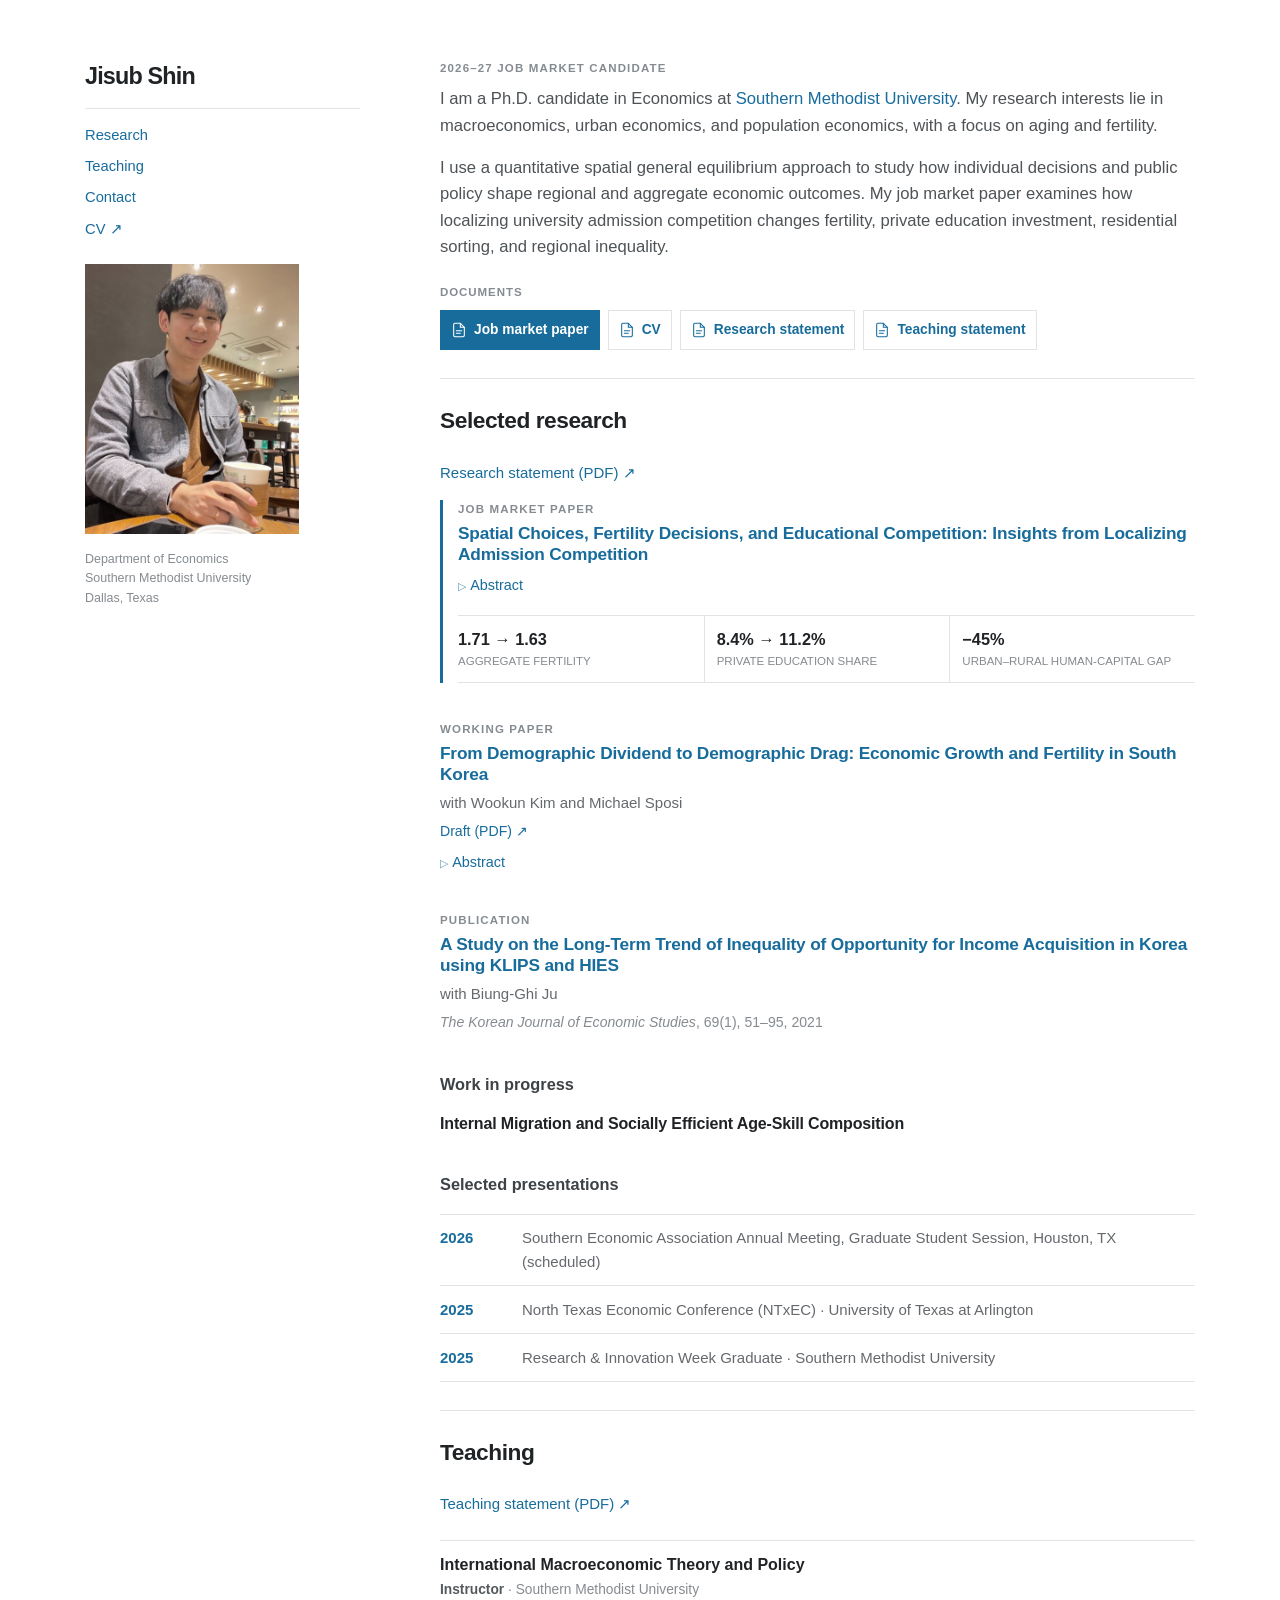
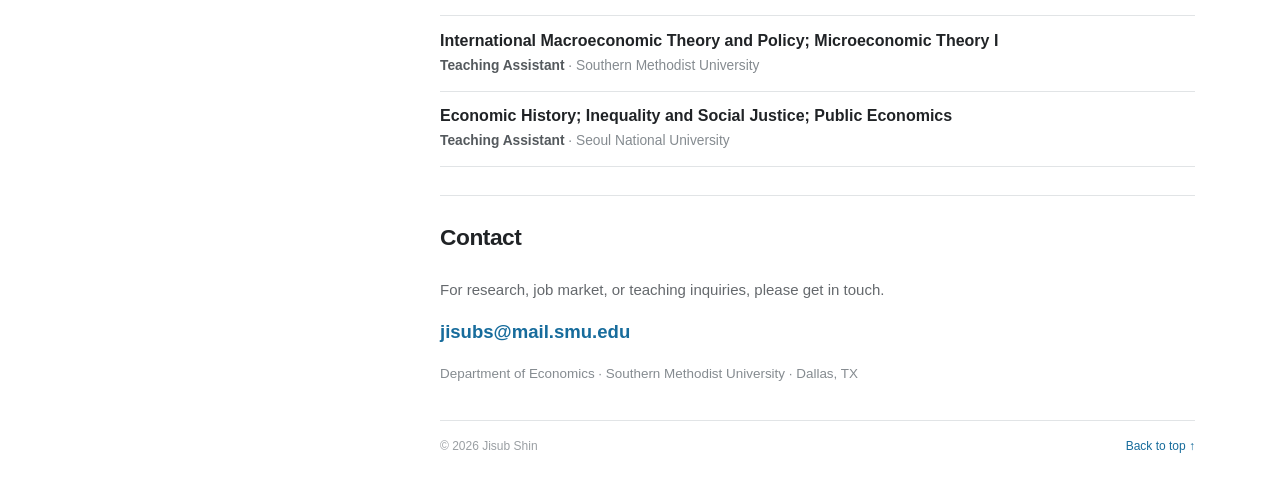
==== index.html @ ecc3351b "Replace demographic drag slides link with paper draft" ====
<!doctype html>
<html lang="en">
  <head>
    <meta charset="utf-8" />
    <meta name="google-site-verification" content="mCJAflxfHxQSUPIkLL_lWsEg8dDfc-dxy4Hvo1I1bcw" />
    <meta name="viewport" content="width=device-width, initial-scale=1" />
    <title>Jisub Shin | Economist</title>
    <meta
      name="description"
      content="Jisub Shin is a 2026–27 Economics job market candidate at Southern Methodist University working in macroeconomics, urban economics, and population economics."
    />
    <meta name="theme-color" content="#ffffff" />
    <meta property="og:title" content="Jisub Shin | Economist" />
    <meta property="og:description" content="2026–27 Job Market Candidate at Southern Methodist University" />
    <meta property="og:type" content="website" />
    <meta property="og:url" content="https://jisub-shin.github.io/" />
    <meta property="og:image" content="https://jisub-shin.github.io/og.jpg" />
    <meta name="twitter:card" content="summary_large_image" />
    <meta name="twitter:title" content="Jisub Shin | Economist" />
    <meta name="twitter:description" content="2026–27 Job Market Candidate at Southern Methodist University" />
    <meta name="twitter:image" content="https://jisub-shin.github.io/og.jpg" />
    <link rel="canonical" href="https://jisub-shin.github.io/" />
    <link rel="stylesheet" href="/style.css?v=20261023-2" />
  </head>
  <body>
    <div class="layout">
      <aside class="profile" aria-label="Profile and site navigation">
        <a class="name" href="#top" aria-label="Jisub Shin, home">Jisub Shin</a>
        <div class="rule" aria-hidden="true"></div>

        <nav aria-label="Main navigation">
          <a href="#research">Research</a>
          <a href="#teaching">Teaching</a>
          <a href="#contact">Contact</a>
          <a
            href="https://www.dropbox.com/scl/fi/n5ma3o3v3xi6k90ue91bn/CV_JisubShin.pdf?rlkey=49tgrz5i8n3velmac8m7xlu7q&amp;st=4vu9t7or&amp;dl=0"
            target="_blank"
            rel="noreferrer"
          >CV <span aria-hidden="true">↗</span></a>
        </nav>

        <img class="portrait" src="/jisub-shin.jpg" alt="Portrait of Jisub Shin" width="720" height="960" />

        <div class="profile-meta">
          <p>Department of Economics</p>
          <p>Southern Methodist University</p>
          <p>Dallas, Texas</p>
        </div>
      </aside>

      <main id="top">
        <section class="intro" aria-labelledby="intro-heading">
          <p class="eyebrow">2026–27 Job Market Candidate</p>
          <h1 id="intro-heading" class="sr-only">Jisub Shin</h1>
          <p class="lead">
            I am a Ph.D. candidate in Economics at
            <a href="https://www.smu.edu/dedman/academics/departments/economics" target="_blank" rel="noreferrer">Southern Methodist University</a>.
            My research interests lie in macroeconomics, urban economics, and population economics, with a focus on aging and fertility.
          </p>
          <p class="lead">
            I use a quantitative spatial general equilibrium approach to study how individual decisions and public policy shape regional and aggregate economic outcomes. My job market paper examines how localizing university admission competition changes fertility, private education investment, residential sorting, and regional inequality.
          </p>
          <div class="document-links">
            <p id="documents-label" class="documents-label">Documents</p>
            <div class="quick-links" role="group" aria-labelledby="documents-label">
              <a
                class="primary-link"
                href="https://www.dropbox.com/scl/fi/agftpynnonqt5uh5v7vx5/JMP_JisubShin.pdf?rlkey=kyljqa4m6k1tg2l8hi946pd79&amp;st=24l0pvbk&amp;dl=0"
                target="_blank"
                rel="noreferrer"
              >
                <svg class="file-icon" viewBox="0 0 24 24" aria-hidden="true" focusable="false"><path d="M14 2H6a2 2 0 0 0-2 2v16a2 2 0 0 0 2 2h12a2 2 0 0 0 2-2V8Z" /><path d="M14 2v6h6M8 13h8M8 17h6" /></svg>
                <span>Job market paper</span>
              </a>
              <a
                href="https://www.dropbox.com/scl/fi/n5ma3o3v3xi6k90ue91bn/CV_JisubShin.pdf?rlkey=49tgrz5i8n3velmac8m7xlu7q&amp;st=4vu9t7or&amp;dl=0"
                target="_blank"
                rel="noreferrer"
              >
                <svg class="file-icon" viewBox="0 0 24 24" aria-hidden="true" focusable="false"><path d="M14 2H6a2 2 0 0 0-2 2v16a2 2 0 0 0 2 2h12a2 2 0 0 0 2-2V8Z" /><path d="M14 2v6h6M8 13h8M8 17h6" /></svg>
                <span>CV</span>
              </a>
              <a
                href="https://www.dropbox.com/scl/fi/9249nt9fxns025eryt3en/Research_Statement_JisubShin.pdf?rlkey=wd48i1ybnmthcvmc4ao14o9f5&amp;st=7czffoey&amp;dl=0"
                target="_blank"
                rel="noreferrer"
              >
                <svg class="file-icon" viewBox="0 0 24 24" aria-hidden="true" focusable="false"><path d="M14 2H6a2 2 0 0 0-2 2v16a2 2 0 0 0 2 2h12a2 2 0 0 0 2-2V8Z" /><path d="M14 2v6h6M8 13h8M8 17h6" /></svg>
                <span>Research statement</span>
              </a>
              <a
                href="https://www.dropbox.com/scl/fi/65y7ninkwu12tf08j0pkz/Teaching_Statement_JisubShin.pdf?rlkey=een72vj037xvsur82dewycd1d&amp;st=4qsh28m0&amp;dl=0"
                target="_blank"
                rel="noreferrer"
              >
                <svg class="file-icon" viewBox="0 0 24 24" aria-hidden="true" focusable="false"><path d="M14 2H6a2 2 0 0 0-2 2v16a2 2 0 0 0 2 2h12a2 2 0 0 0 2-2V8Z" /><path d="M14 2v6h6M8 13h8M8 17h6" /></svg>
                <span>Teaching statement</span>
              </a>
            </div>
          </div>
        </section>

        <hr />

        <section id="research" aria-labelledby="research-heading">
          <h2 id="research-heading">Selected research</h2>
          <p>
            <a
              href="https://www.dropbox.com/scl/fi/9249nt9fxns025eryt3en/Research_Statement_JisubShin.pdf?rlkey=wd48i1ybnmthcvmc4ao14o9f5&amp;st=7czffoey&amp;dl=0"
              target="_blank"
              rel="noreferrer"
            >Research statement (PDF) <span aria-hidden="true">↗</span></a>
          </p>

          <article class="paper featured" id="job-market-paper">
            <p class="paper-label">Job Market Paper</p>
            <h3>
              <a
                href="https://www.dropbox.com/scl/fi/agftpynnonqt5uh5v7vx5/JMP_JisubShin.pdf?rlkey=kyljqa4m6k1tg2l8hi946pd79&amp;st=24l0pvbk&amp;dl=0"
                target="_blank"
                rel="noreferrer"
              >Spatial Choices, Fertility Decisions, and Educational Competition: Insights from Localizing Admission Competition</a>
            </h3>

            <details>
              <summary>Abstract</summary>
              <p>
                Place-based university admission policies can reduce regional educational disparities, but they may also reshape households' residence, education investment, and fertility decisions. This paper examines how shifting admission competition from the national to the regional level affects fertility and regional inequality. Using administrative migration data from South Korea, I document how families' residential choices are associated with regional educational opportunities. To evaluate this counterfactual reform, I develop a quantitative spatial overlapping-generations model calibrated to South Korea in which households jointly choose residence, fertility, and private education investment. The reform alters incentives for private education investment across regions. As admission competition intensifies in urban areas, households spend more on education per child and reduce fertility, while rural households respond in the opposite direction as competition eases. Migration toward rural areas partially offsets the aggregate fertility decline. Overall, the model predicts a 4.7 percent decline in fertility and a 45 percent reduction in the urban–rural human-capital gap. These findings highlight a trade-off between reducing regional disparities and sustaining aggregate fertility, particularly relevant for economies already facing low fertility.
              </p>
            </details>

            <dl class="results" aria-label="Selected quantitative results">
              <div><dt>1.71 → 1.63</dt><dd>Aggregate fertility</dd></div>
              <div><dt>8.4% → 11.2%</dt><dd>Private education share</dd></div>
              <div><dt>−45%</dt><dd>Urban–rural human-capital gap</dd></div>
            </dl>
          </article>

          <article class="paper" id="demographic-dividend-paper">
            <p class="paper-label">Working Paper</p>
            <h3>
              <a
                href="https://www.dropbox.com/scl/fi/7x3d28wwwe0n12md0ocum/Korea_Fertility.pdf?rlkey=70duthy2nivd1fqcnpfl4ckvp&amp;st=9gjlodzi&amp;dl=0"
                target="_blank"
                rel="noreferrer"
              >From Demographic Dividend to Demographic Drag: Economic Growth and Fertility in South Korea</a>
            </h3>
            <p>with Wookun Kim and Michael Sposi</p>
            <p class="paper-status">
              <a
                href="https://www.dropbox.com/scl/fi/7x3d28wwwe0n12md0ocum/Korea_Fertility.pdf?rlkey=70duthy2nivd1fqcnpfl4ckvp&amp;st=9gjlodzi&amp;dl=0"
                target="_blank"
                rel="noreferrer"
              >Draft (PDF) <span aria-hidden="true">↗</span></a>
            </p>

            <details>
              <summary>Abstract</summary>
              <p>
                South Korea experienced an exceptional decline in fertility, from among the highest rates in the world to one of the lowest today. The decline coincided with an aggressive government family-planning campaign and overlapped with Korea’s remarkable economic growth. We study the long-run consequences of this demographic transition using a calibrated overlapping-generations model in which government policy shifts fertility norms, while fertility affects human-capital investment, labor supply, and child-rearing costs. Lower fertility initially creates a demographic dividend by reducing dependency burdens and increasing investment per child. These forces also reshape social norms and future labor supply, allowing low fertility to persist after the policy ends. Over time, however, smaller working-age cohorts increase the burden of supporting a largely elderly population. We quantify the historical gains from Korea’s demographic window and compare them with the emerging and projected costs of demographic drag.
              </p>
            </details>
          </article>

          <article class="paper">
            <p class="paper-label">Publication</p>
            <h3>
              <a href="https://doi.org/10.22841/kjes.2021.69.1.002" target="_blank" rel="noreferrer">A Study on the Long-Term Trend of Inequality of Opportunity for Income Acquisition in Korea using KLIPS and HIES</a>
            </h3>
            <p>with Biung-Ghi Ju</p>
            <p class="paper-status"><em>The Korean Journal of Economic Studies</em>, 69(1), 51–95, 2021</p>
          </article>

          <div class="subsection">
            <h3 class="subsection-title">Work in progress</h3>
            <article class="paper compact">
              <h3>Internal Migration and Socially Efficient Age-Skill Composition</h3>
            </article>
          </div>

          <div class="subsection">
            <h3 class="subsection-title">Selected presentations</h3>
            <dl class="timeline">
              <div><dt>2026</dt><dd>Southern Economic Association Annual Meeting, Graduate Student Session, Houston, TX (scheduled)</dd></div>
              <div><dt>2025</dt><dd>North Texas Economic Conference (NTxEC) · University of Texas at Arlington</dd></div>
              <div><dt>2025</dt><dd>Research &amp; Innovation Week Graduate · Southern Methodist University</dd></div>
            </dl>
          </div>
        </section>

        <hr />

        <section id="teaching" aria-labelledby="teaching-heading">
          <h2 id="teaching-heading">Teaching</h2>
          <p>
            <a
              href="https://www.dropbox.com/scl/fi/65y7ninkwu12tf08j0pkz/Teaching_Statement_JisubShin.pdf?rlkey=een72vj037xvsur82dewycd1d&amp;st=4qsh28m0&amp;dl=0"
              target="_blank"
              rel="noreferrer"
            >Teaching statement (PDF) <span aria-hidden="true">↗</span></a>
          </p>

          <div class="teaching-list">
            <article>
              <h3>International Macroeconomic Theory and Policy</h3>
              <p><strong>Instructor</strong> · Southern Methodist University</p>
            </article>
            <article>
              <h3>International Macroeconomic Theory and Policy; Microeconomic Theory I</h3>
              <p><strong>Teaching Assistant</strong> · Southern Methodist University</p>
            </article>
            <article>
              <h3>Economic History; Inequality and Social Justice; Public Economics</h3>
              <p><strong>Teaching Assistant</strong> · Seoul National University</p>
            </article>
          </div>
        </section>

        <hr />

        <section id="contact" class="contact" aria-labelledby="contact-heading">
          <h2 id="contact-heading">Contact</h2>
          <p>For research, job market, or teaching inquiries, please get in touch.</p>
          <p><a class="email" href="mailto:jisubs@mail.smu.edu">jisubs@mail.smu.edu</a></p>
          <p class="address">Department of Economics · Southern Methodist University · Dallas, TX</p>
        </section>

        <footer>
          <p>© 2026 Jisub Shin</p>
          <a href="#top">Back to top ↑</a>
        </footer>
      </main>
    </div>
  </body>
</html>
---- style.css ----
:root {
  --background: #ffffff;
  --text: #65696d;
  --heading: #202326;
  --link: #176c9c;
  --link-hover: #0b4668;
  --line: #e1e4e6;
  --soft: #f5f7f8;
  --label: #858b90;
}

* {
  box-sizing: border-box;
}

html {
  scroll-behavior: smooth;
}

body {
  margin: 0;
  background: var(--background);
  color: var(--text);
  font-family: "Helvetica Neue", Helvetica, Arial, ui-sans-serif, sans-serif;
  font-size: 15px;
  font-weight: 400;
  line-height: 1.58;
  -webkit-font-smoothing: antialiased;
}

a {
  color: var(--link);
  text-decoration: none;
  text-underline-offset: 0.18em;
}

a:hover,
a:focus-visible {
  color: var(--link-hover);
  text-decoration: underline;
}

a:focus-visible,
summary:focus-visible {
  border-radius: 2px;
  outline: 2px solid var(--link);
  outline-offset: 4px;
}

p {
  margin: 0 0 1rem;
}

h1,
h2,
h3 {
  color: var(--heading);
  line-height: 1.22;
}

h2 {
  margin: 0 0 1.6rem;
  font-size: 1.42rem;
  letter-spacing: -0.02em;
}

.layout {
  width: min(1110px, calc(100% - 96px));
  margin: 0 auto;
  padding: 58px 0 36px;
  display: grid;
  grid-template-columns: 275px minmax(0, 1fr);
  gap: 80px;
  align-items: start;
}

.profile {
  min-height: calc(100vh - 94px);
  position: sticky;
  top: 58px;
  display: flex;
  flex-direction: column;
}

.name {
  width: fit-content;
  color: var(--heading);
  font-size: 1.46rem;
  font-weight: 700;
  letter-spacing: -0.035em;
}

.name:hover,
.name:focus-visible {
  color: var(--heading);
  text-decoration: none;
}

.rule {
  height: 1px;
  margin: 13px 0 15px;
  background: var(--line);
}

nav {
  display: grid;
  gap: 8px;
}

nav a {
  width: fit-content;
  font-size: 0.92rem;
}

.portrait {
  width: 214px;
  height: 270px;
  margin-top: 23px;
  display: block;
  object-fit: cover;
  object-position: center 22%;
  filter: saturate(0.88) contrast(0.98);
}

.profile-meta {
  margin-top: 16px;
  color: var(--label);
  font-size: 0.78rem;
  line-height: 1.55;
}

.profile-meta p {
  margin: 0;
}

.credit {
  margin: auto 0 0;
  padding-top: 24px;
  color: #979ca0;
  font-size: 0.72rem;
}

main {
  min-width: 0;
}

section {
  scroll-margin-top: 36px;
}

.intro {
  padding-top: 1px;
}

.eyebrow,
.paper-label {
  margin-bottom: 0.58rem;
  color: var(--label);
  font-size: 0.72rem;
  font-weight: 700;
  letter-spacing: 0.1em;
  text-transform: uppercase;
}

.lead {
  margin-bottom: 1rem;
  color: #4e5357;
  font-size: 1.04rem;
}

.document-links {
  margin-top: 1.45rem;
}

.documents-label {
  margin: 0 0 0.55rem;
  color: var(--label);
  font-size: 0.72rem;
  font-weight: 700;
  letter-spacing: 0.08em;
  text-transform: uppercase;
}

.documents-label span {
  padding: 0 0.2em;
}

.quick-links {
  display: flex;
  flex-wrap: wrap;
  gap: 8px;
}

.quick-links a {
  min-height: 40px;
  padding: 8px 10px;
  border: 1px solid var(--line);
  display: inline-flex;
  align-items: center;
  gap: 7px;
  font-size: 0.86rem;
  font-weight: 600;
  white-space: nowrap;
}

.file-icon {
  width: 16px;
  height: 18px;
  flex: 0 0 auto;
  fill: none;
  stroke: currentColor;
  stroke-width: 1.6;
  stroke-linecap: round;
  stroke-linejoin: round;
}

.quick-links .primary-link {
  border-color: var(--link);
  background: var(--link);
  color: #fff;
}

.quick-links .primary-link:hover,
.quick-links .primary-link:focus-visible {
  background: var(--link-hover);
  text-decoration: none;
}

hr {
  height: 1px;
  margin: 28px 0;
  border: 0;
  background: var(--line);
}

.paper {
  margin-bottom: 2.35rem;
}

.paper.featured {
  padding-left: 15px;
  border-left: 3px solid var(--link);
}

.paper h3 {
  margin: 0 0 0.38rem;
  font-size: 1.08rem;
  letter-spacing: -0.01em;
}

.paper h3 a {
  font-weight: 700;
}

.paper p {
  margin-bottom: 0.3rem;
}

.paper-status {
  color: var(--label);
  font-size: 0.88rem;
}

details {
  margin-top: 0.55rem;
}

summary {
  width: fit-content;
  cursor: pointer;
  color: var(--link);
  font-size: 0.9rem;
  list-style: none;
}

summary::-webkit-details-marker {
  display: none;
}

summary::before {
  content: "▷";
  margin-right: 0.38em;
  display: inline-block;
  color: #5b9aba;
  font-size: 0.78em;
  transform-origin: center;
  transition: transform 120ms ease;
}

details[open] summary::before {
  transform: rotate(90deg);
}

details p {
  margin: 0.72rem 0 0;
  padding: 0.82rem 0.95rem;
  border-left: 1px solid var(--line);
  background: var(--soft);
  color: #5a5f63;
  font-size: 0.91rem;
}

.results {
  margin: 1.1rem 0 0;
  display: grid;
  grid-template-columns: repeat(3, minmax(0, 1fr));
  border-top: 1px solid var(--line);
  border-bottom: 1px solid var(--line);
}

.results div {
  padding: 0.72rem 0.75rem 0.72rem 0;
}

.results div + div {
  padding-left: 0.75rem;
  border-left: 1px solid var(--line);
}

.results dt {
  color: var(--heading);
  font-size: 1.02rem;
  font-weight: 700;
}

.results dd {
  margin: 0.1rem 0 0;
  color: var(--label);
  font-size: 0.72rem;
  line-height: 1.35;
  text-transform: uppercase;
}

.subsection {
  margin-top: 2.6rem;
}

.subsection-title {
  margin: 0 0 1.2rem;
  color: #3d4246;
  font-size: 1.02rem;
}

.paper.compact {
  margin-bottom: 1.4rem;
}

.paper.compact h3 {
  font-size: 1rem;
}

.facts,
.timeline {
  margin: 0;
}

.facts > div,
.timeline > div {
  padding: 0.72rem 0;
  display: grid;
  grid-template-columns: 165px minmax(0, 1fr);
  gap: 24px;
  border-top: 1px solid var(--line);
}

.facts > div:last-child,
.timeline > div:last-child {
  border-bottom: 1px solid var(--line);
}

.facts dt,
.timeline dt {
  color: var(--heading);
  font-weight: 700;
}

.facts dd,
.timeline dd {
  margin: 0;
}

.timeline > div {
  grid-template-columns: 58px minmax(0, 1fr);
}

.timeline dt {
  color: var(--link);
}

.teaching-list {
  margin-top: 1.5rem;
  border-top: 1px solid var(--line);
}

.teaching-list article {
  padding: 0.9rem 0;
  border-bottom: 1px solid var(--line);
}

.teaching-list h3 {
  margin: 0 0 0.28rem;
  font-size: 1rem;
}

.teaching-list p {
  margin: 0;
  color: var(--label);
  font-size: 0.86rem;
}

.teaching-list strong {
  color: #54595d;
}

.contact .email {
  font-size: 1.16rem;
  font-weight: 700;
}

.address {
  color: var(--label);
  font-size: 0.84rem;
}

footer {
  margin-top: 36px;
  padding-top: 16px;
  border-top: 1px solid var(--line);
  display: flex;
  align-items: center;
  justify-content: space-between;
  color: #9a9fa3;
  font-size: 0.75rem;
}

footer p {
  margin: 0;
}

.sr-only {
  width: 1px;
  height: 1px;
  margin: -1px;
  padding: 0;
  position: absolute;
  overflow: hidden;
  clip: rect(0, 0, 0, 0);
  white-space: nowrap;
  border: 0;
}

@media (max-width: 900px) {
  .layout {
    width: min(720px, calc(100% - 48px));
    padding-top: 38px;
    grid-template-columns: 1fr;
    gap: 42px;
  }

  .profile {
    min-height: auto;
    position: static;
    display: grid;
    grid-template-columns: minmax(0, 1fr) 160px;
    gap: 0 28px;
  }

  .name,
  .rule,
  nav,
  .profile-meta,
  .credit {
    grid-column: 1;
  }

  nav {
    grid-template-columns: repeat(5, max-content);
    gap: 10px 18px;
  }

  .portrait {
    width: 160px;
    height: 200px;
    margin: 0;
    grid-column: 2;
    grid-row: 1 / span 5;
  }

  .profile-meta {
    margin-top: 18px;
  }

  .credit {
    margin-top: 18px;
    padding-top: 0;
  }
}

@media (max-width: 560px) {
  body {
    font-size: 14.5px;
  }

  .layout {
    width: calc(100% - 32px);
    padding: 24px 0;
    gap: 34px;
  }

  .profile {
    display: block;
  }

  nav {
    display: flex;
    flex-wrap: wrap;
    gap: 8px 16px;
  }

  .portrait {
    width: 150px;
    height: 188px;
    margin-top: 22px;
  }

  .credit {
    display: none;
  }

  .results {
    grid-template-columns: 1fr;
  }

  .results div {
    padding: 0.65rem 0;
  }

  .results div + div {
    padding-left: 0;
    border-top: 1px solid var(--line);
    border-left: 0;
  }

  .facts > div,
  .timeline > div {
    grid-template-columns: 1fr;
    gap: 0.25rem;
  }

  .timeline > div {
    grid-template-columns: 48px minmax(0, 1fr);
    gap: 14px;
  }
}

@media (prefers-reduced-motion: reduce) {
  html {
    scroll-behavior: auto;
  }

  *,
  *::before,
  *::after {
    transition-duration: 0.01ms !important;
  }
}

@media print {
  body {
    color: #444;
    font-size: 11pt;
  }

  .layout {
    width: 100%;
    padding: 0;
    display: block;
  }

  .profile {
    min-height: 0;
    position: static;
  }

  nav,
  .portrait,
  .credit,
  .quick-links {
    display: none;
  }

  section,
  article {
    break-inside: avoid;
  }
}
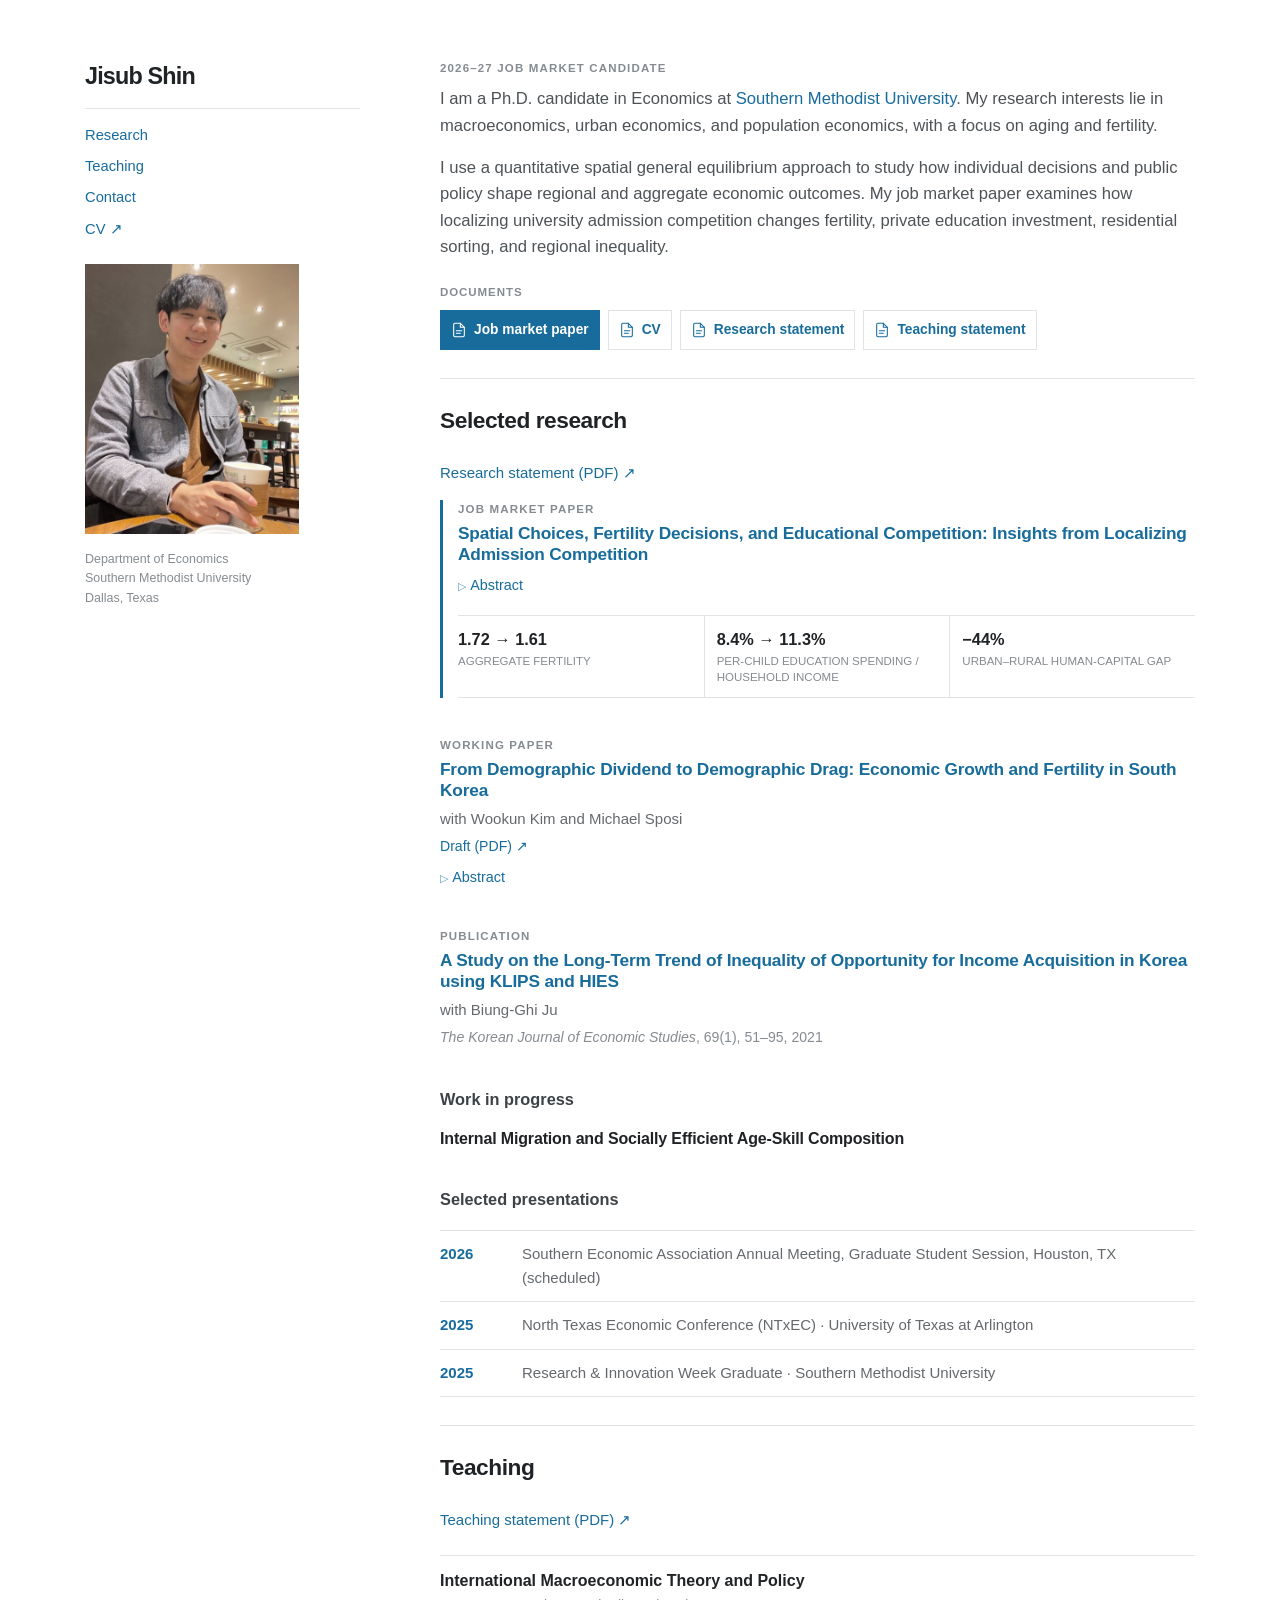
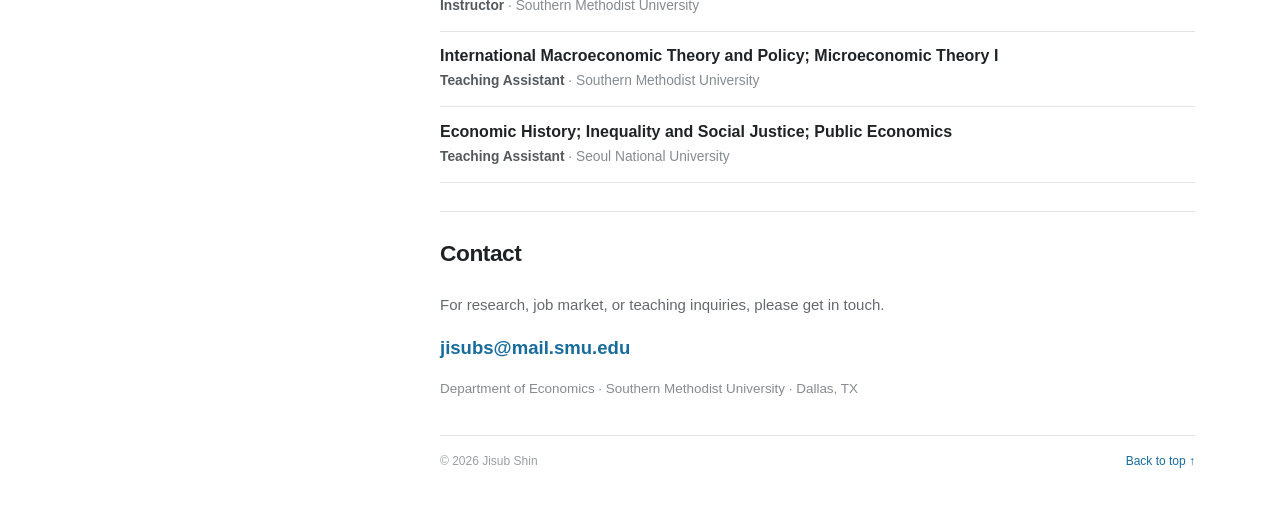
==== commit cf35beb5: "Refresh job market paper abstract and results" ====
--- a/index.html
+++ b/index.html
@@ -125,14 +125,14 @@
             <details>
               <summary>Abstract</summary>
               <p>
-                Place-based university admission policies can reduce regional educational disparities, but they may also reshape households' residence, education investment, and fertility decisions. This paper examines how shifting admission competition from the national to the regional level affects fertility and regional inequality. Using administrative migration data from South Korea, I document how families' residential choices are associated with regional educational opportunities. To evaluate this counterfactual reform, I develop a quantitative spatial overlapping-generations model calibrated to South Korea in which households jointly choose residence, fertility, and private education investment. The reform alters incentives for private education investment across regions. As admission competition intensifies in urban areas, households spend more on education per child and reduce fertility, while rural households respond in the opposite direction as competition eases. Migration toward rural areas partially offsets the aggregate fertility decline. Overall, the model predicts a 4.7 percent decline in fertility and a 45 percent reduction in the urban–rural human-capital gap. These findings highlight a trade-off between reducing regional disparities and sustaining aggregate fertility, particularly relevant for economies already facing low fertility.
+                Place-based university admission policies can reduce regional educational disparities, but they may also reshape households' residence, education investment, and fertility decisions. This paper examines how shifting admission competition from the national to the regional level affects fertility and regional inequality. Using administrative migration data from South Korea, I document how families' residential choices are associated with regional educational opportunities. To evaluate this counterfactual reform, I develop a quantitative spatial overlapping-generations model calibrated to South Korea in which households jointly choose residence, fertility, and private education investment. The reform alters incentives for private education investment across regions. As admission competition intensifies in urban areas, households spend more on education per child and reduce fertility, while rural households respond in the opposite direction as competition eases. Migration toward rural areas partially offsets the aggregate fertility decline. Overall, the model predicts a 6.1 percent decline in fertility and a 44 percent reduction in the urban–rural human-capital gap. These findings highlight a trade-off between reducing regional disparities and sustaining aggregate fertility, particularly relevant for economies already facing low fertility.
               </p>
             </details>
 
             <dl class="results" aria-label="Selected quantitative results">
-              <div><dt>1.71 → 1.63</dt><dd>Aggregate fertility</dd></div>
-              <div><dt>8.4% → 11.2%</dt><dd>Private education share</dd></div>
-              <div><dt>−45%</dt><dd>Urban–rural human-capital gap</dd></div>
+              <div><dt>1.72 → 1.61</dt><dd>Aggregate fertility</dd></div>
+              <div><dt>8.4% → 11.3%</dt><dd>Per-child education spending / household income</dd></div>
+              <div><dt>−44%</dt><dd>Urban–rural human-capital gap</dd></div>
             </dl>
           </article>
 
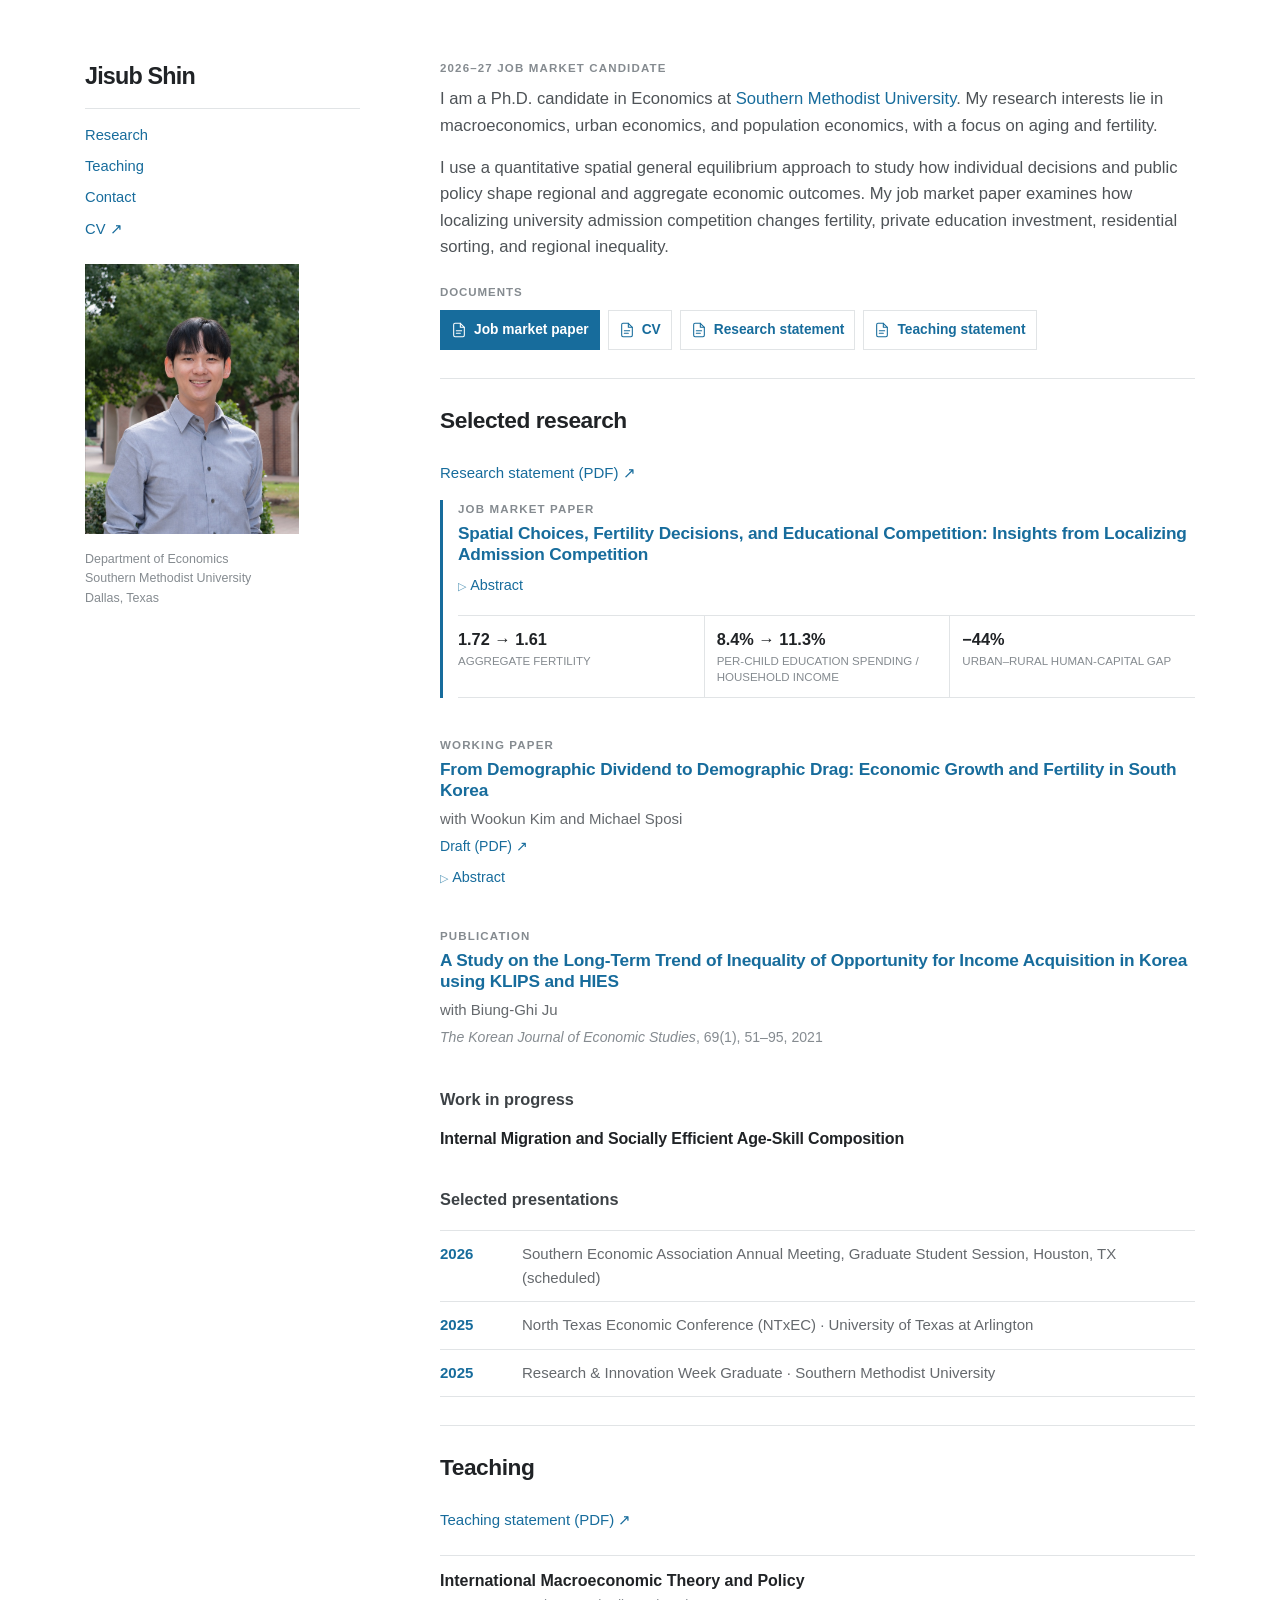
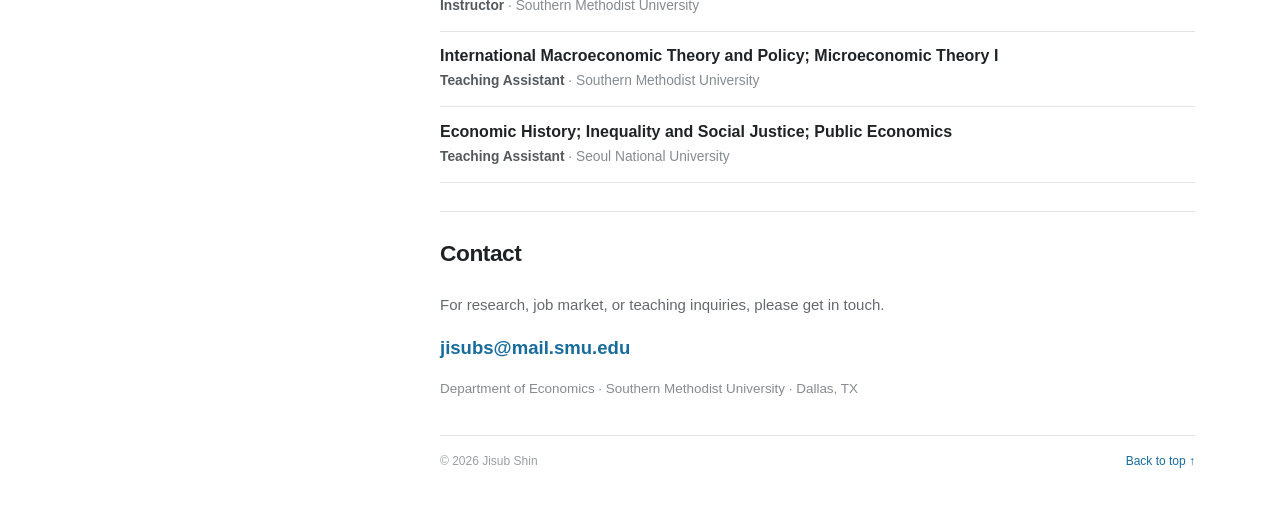
==== commit 33c1808b: "Update profile portrait with new headshot" ====
--- a/index.html
+++ b/index.html
@@ -39,7 +39,7 @@
           >CV <span aria-hidden="true">↗</span></a>
         </nav>
 
-        <img class="portrait" src="/jisub-shin.jpg" alt="Portrait of Jisub Shin" width="720" height="960" />
+        <img class="portrait" src="/jisub-shin.jpg?v=20261111" alt="Portrait of Jisub Shin" width="720" height="960" />
 
         <div class="profile-meta">
           <p>Department of Economics</p>
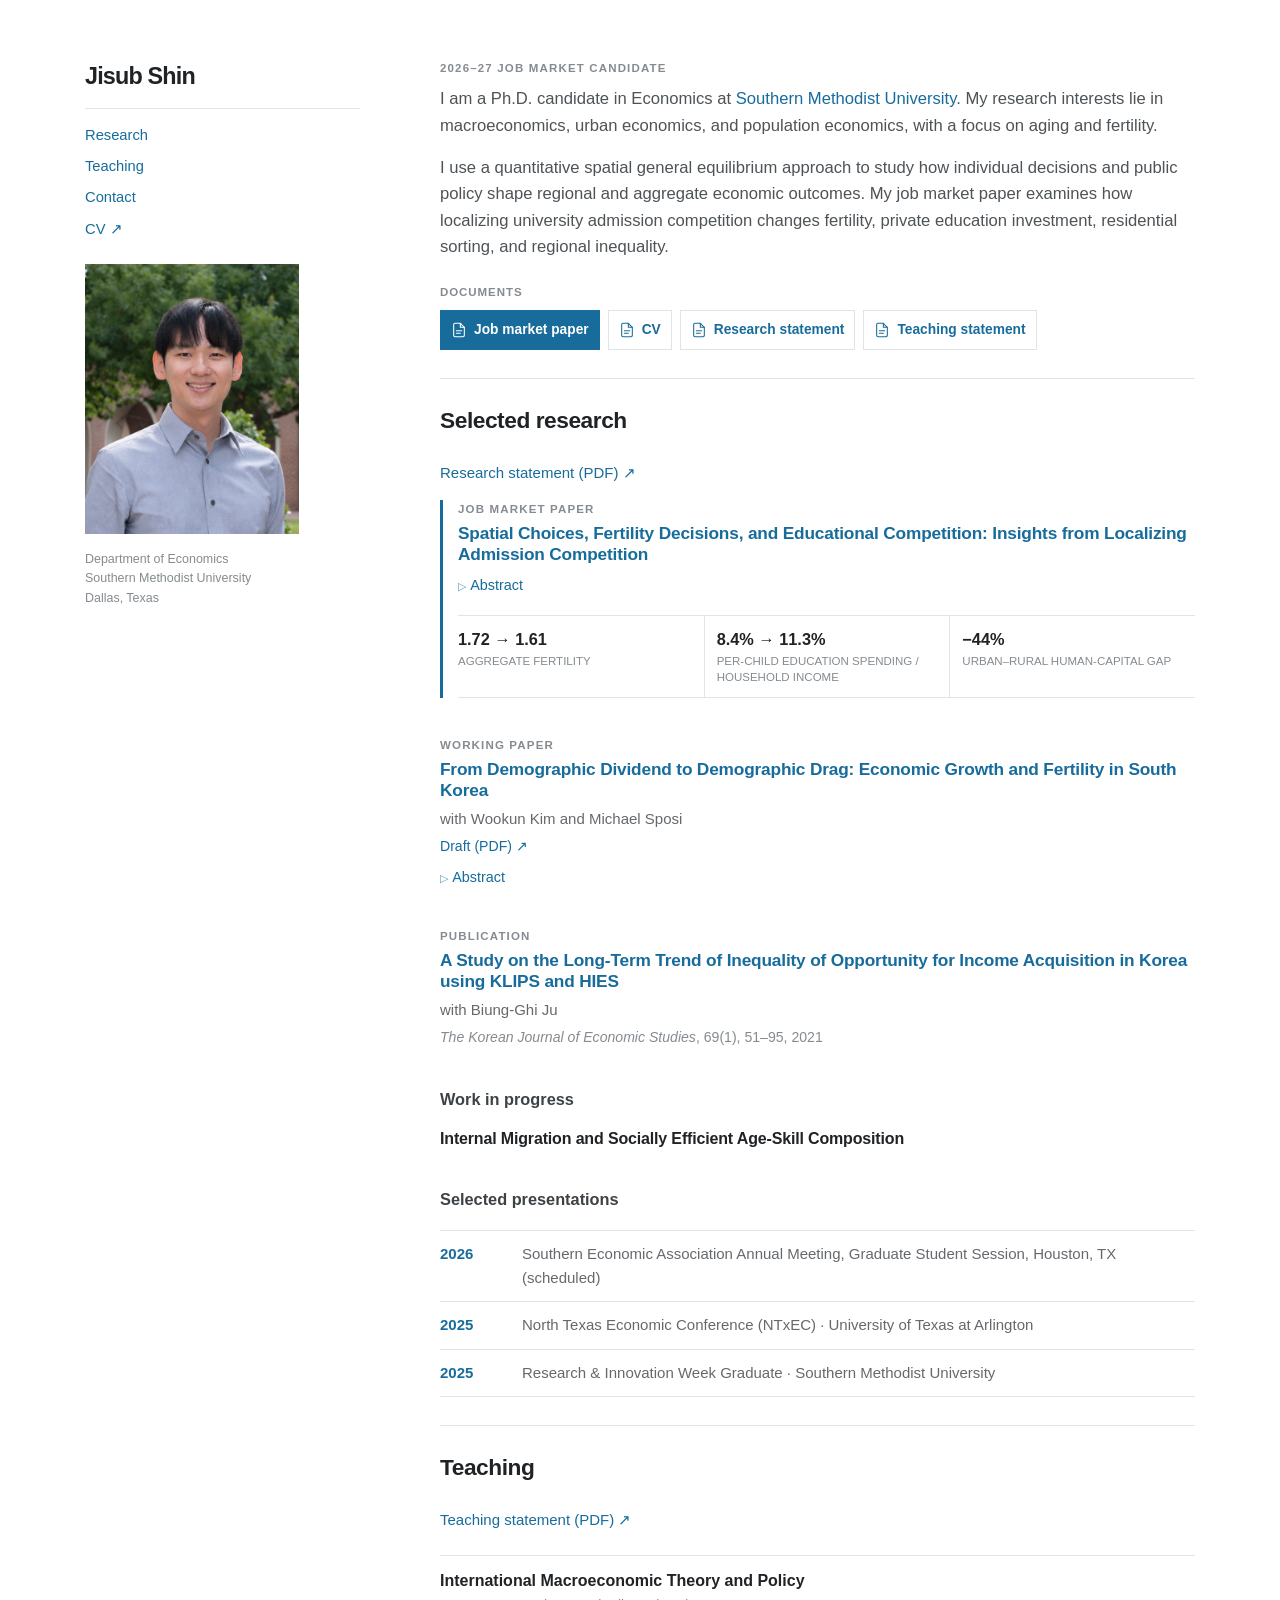
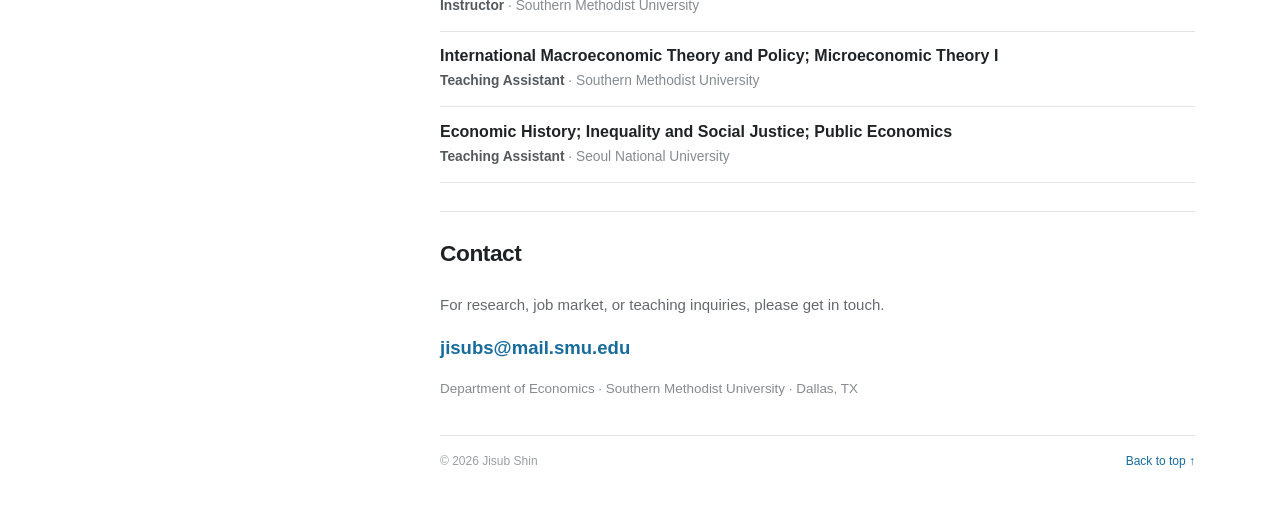
==== commit 6c8ff2f1: "Crop profile portrait more closely around the face" ====
--- a/index.html
+++ b/index.html
@@ -20,7 +20,7 @@
     <meta name="twitter:description" content="2026–27 Job Market Candidate at Southern Methodist University" />
     <meta name="twitter:image" content="https://jisub-shin.github.io/og.jpg" />
     <link rel="canonical" href="https://jisub-shin.github.io/" />
-    <link rel="stylesheet" href="/style.css?v=20261023-2" />
+    <link rel="stylesheet" href="/style.css?v=20261111-portrait" />
   </head>
   <body>
     <div class="layout">
@@ -39,7 +39,9 @@
           >CV <span aria-hidden="true">↗</span></a>
         </nav>
 
-        <img class="portrait" src="/jisub-shin.jpg?v=20261111" alt="Portrait of Jisub Shin" width="720" height="960" />
+        <div class="portrait">
+          <img src="/jisub-shin.jpg?v=20261111" alt="Portrait of Jisub Shin" width="720" height="960" />
+        </div>
 
         <div class="profile-meta">
           <p>Department of Economics</p>
--- a/style.css
+++ b/style.css
@@ -117,9 +117,18 @@
   height: 270px;
   margin-top: 23px;
   display: block;
+  overflow: hidden;
+  filter: saturate(0.88) contrast(0.98);
+}
+
+.portrait img {
+  display: block;
+  width: 100%;
+  height: 100%;
   object-fit: cover;
   object-position: center 22%;
-  filter: saturate(0.88) contrast(0.98);
+  transform: scale(1.35);
+  transform-origin: 53% 40%;
 }
 
 .profile-meta {
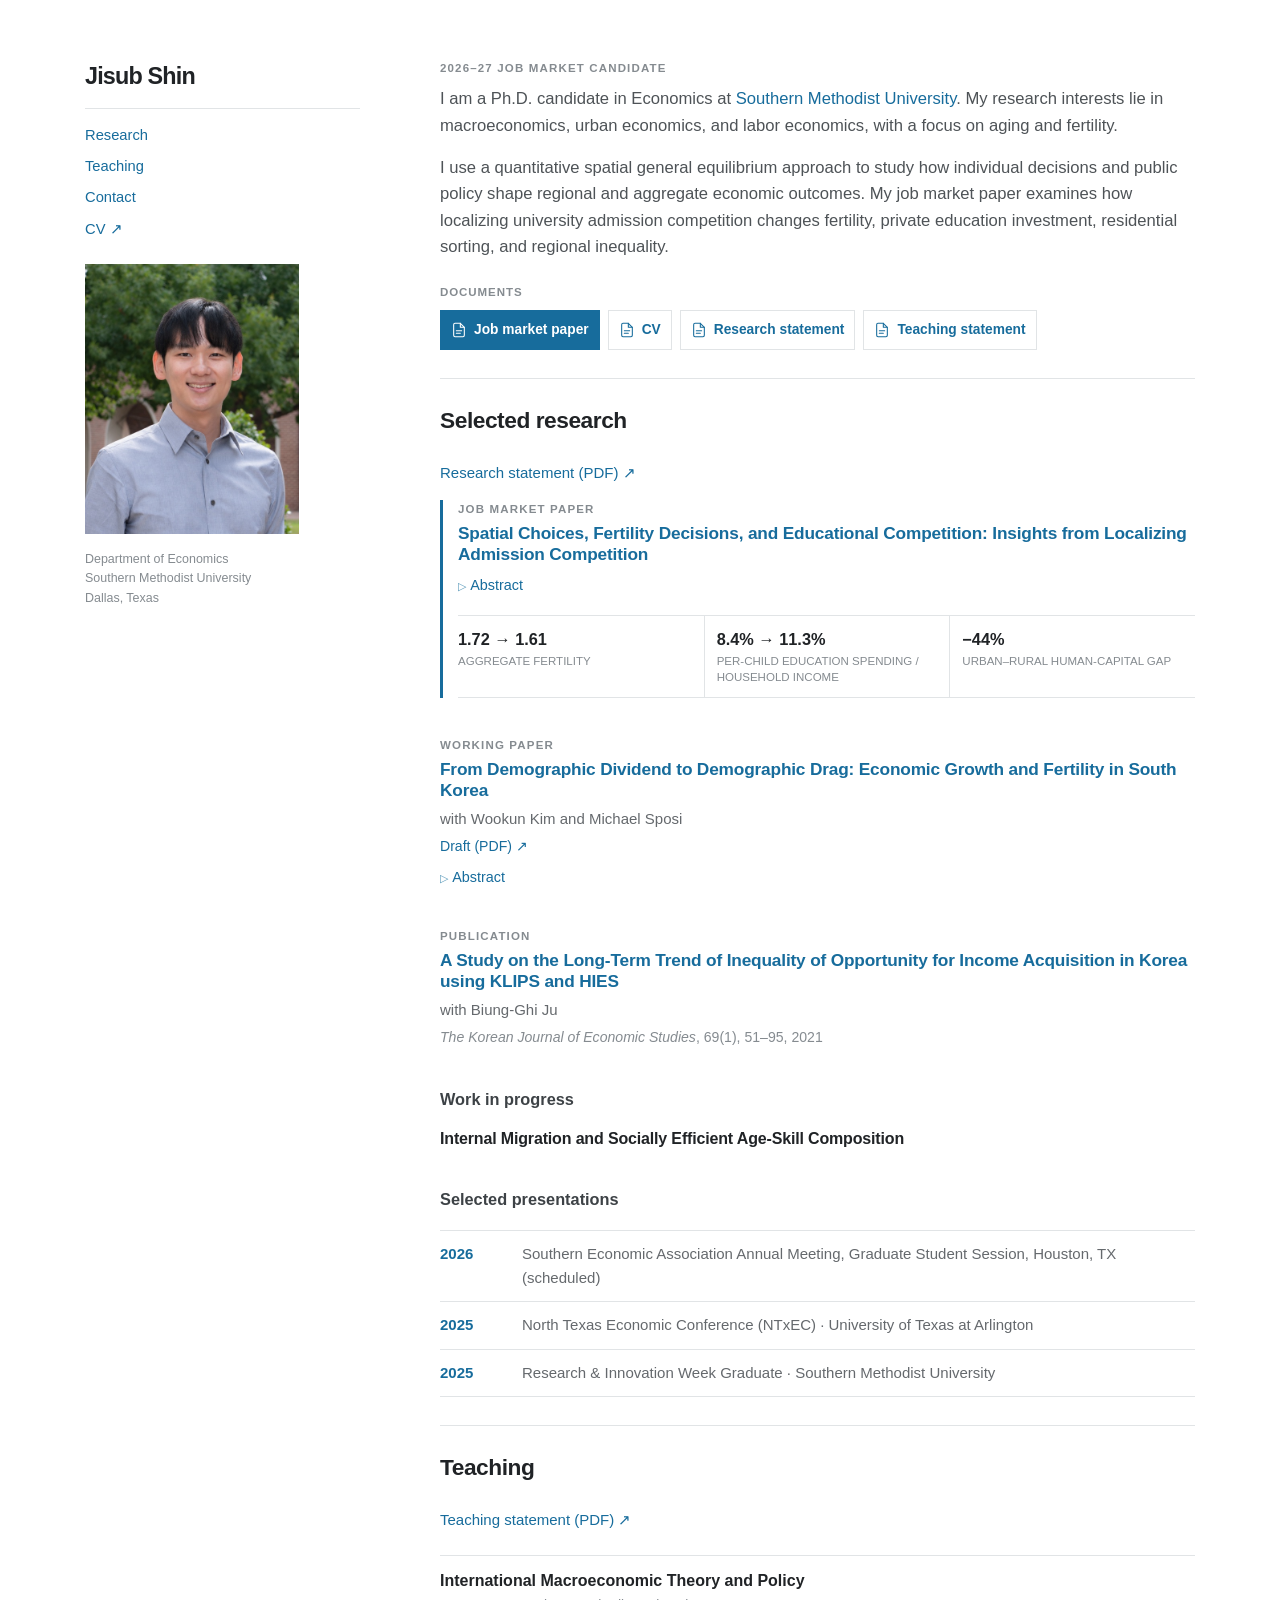
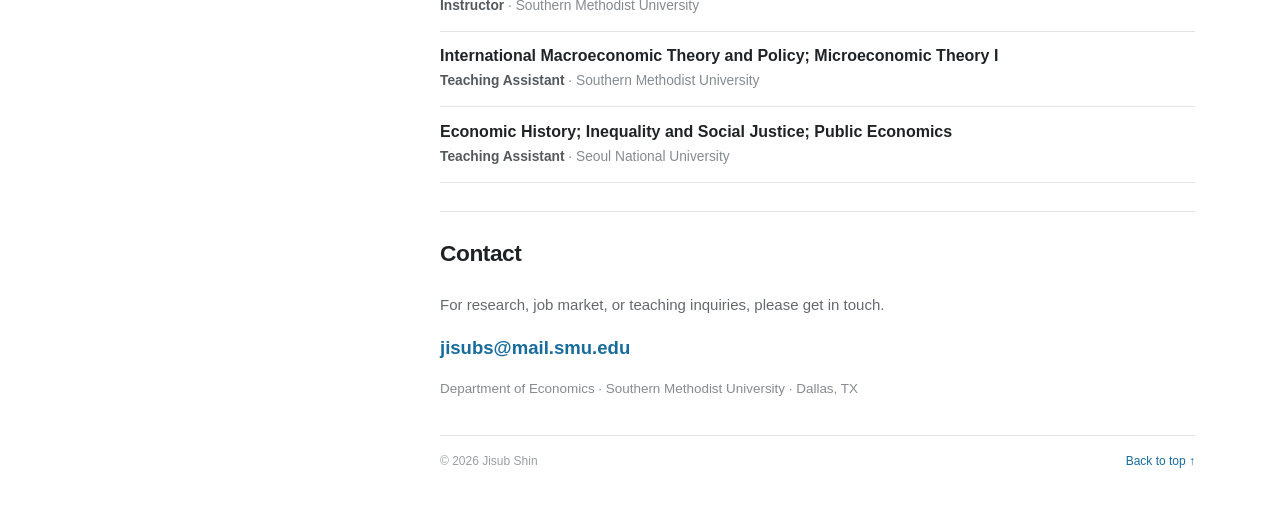
==== commit 5a0d40f6: "Update research interests from population to labor economics" ====
--- a/index.html
+++ b/index.html
@@ -7,7 +7,7 @@
     <title>Jisub Shin | Economist</title>
     <meta
       name="description"
-      content="Jisub Shin is a 2026–27 Economics job market candidate at Southern Methodist University working in macroeconomics, urban economics, and population economics."
+      content="Jisub Shin is a 2026–27 Economics job market candidate at Southern Methodist University working in macroeconomics, urban economics, and labor economics."
     />
     <meta name="theme-color" content="#ffffff" />
     <meta property="og:title" content="Jisub Shin | Economist" />
@@ -57,7 +57,7 @@
           <p class="lead">
             I am a Ph.D. candidate in Economics at
             <a href="https://www.smu.edu/dedman/academics/departments/economics" target="_blank" rel="noreferrer">Southern Methodist University</a>.
-            My research interests lie in macroeconomics, urban economics, and population economics, with a focus on aging and fertility.
+            My research interests lie in macroeconomics, urban economics, and labor economics, with a focus on aging and fertility.
           </p>
           <p class="lead">
             I use a quantitative spatial general equilibrium approach to study how individual decisions and public policy shape regional and aggregate economic outcomes. My job market paper examines how localizing university admission competition changes fertility, private education investment, residential sorting, and regional inequality.
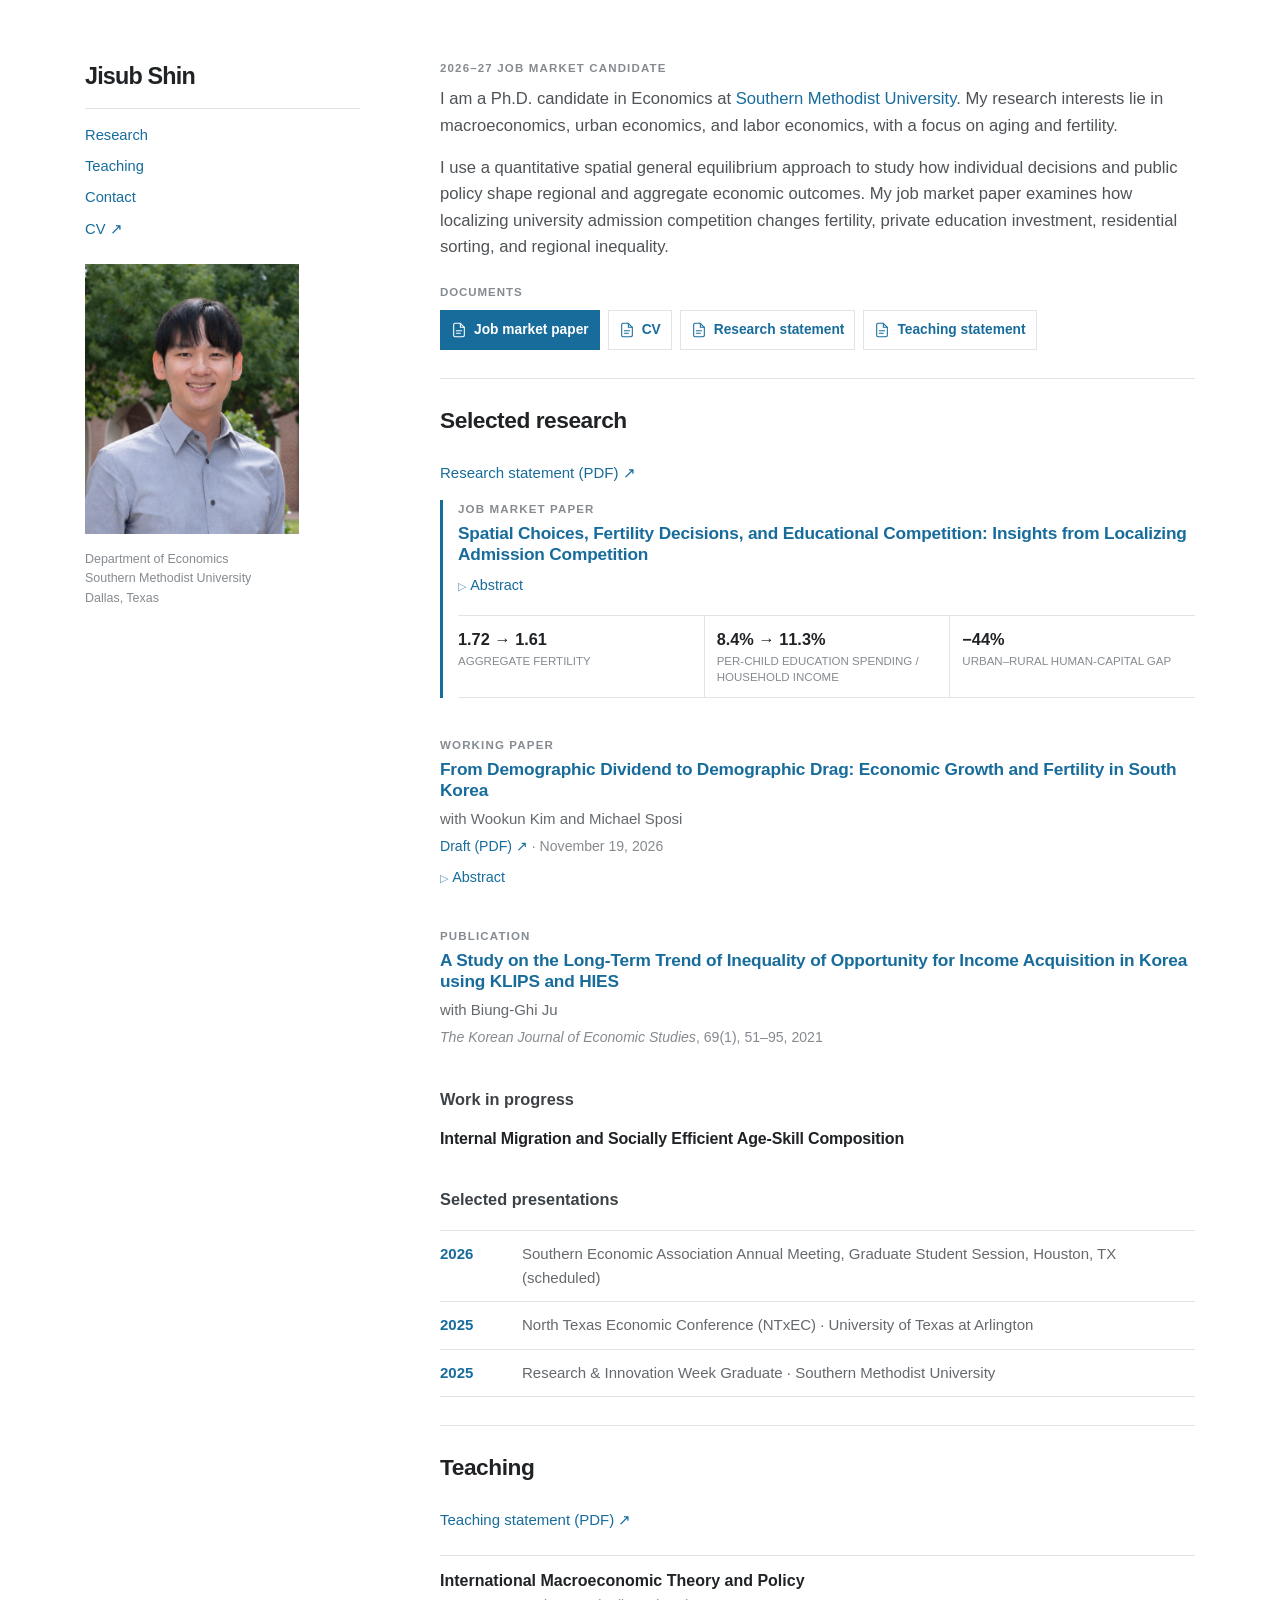
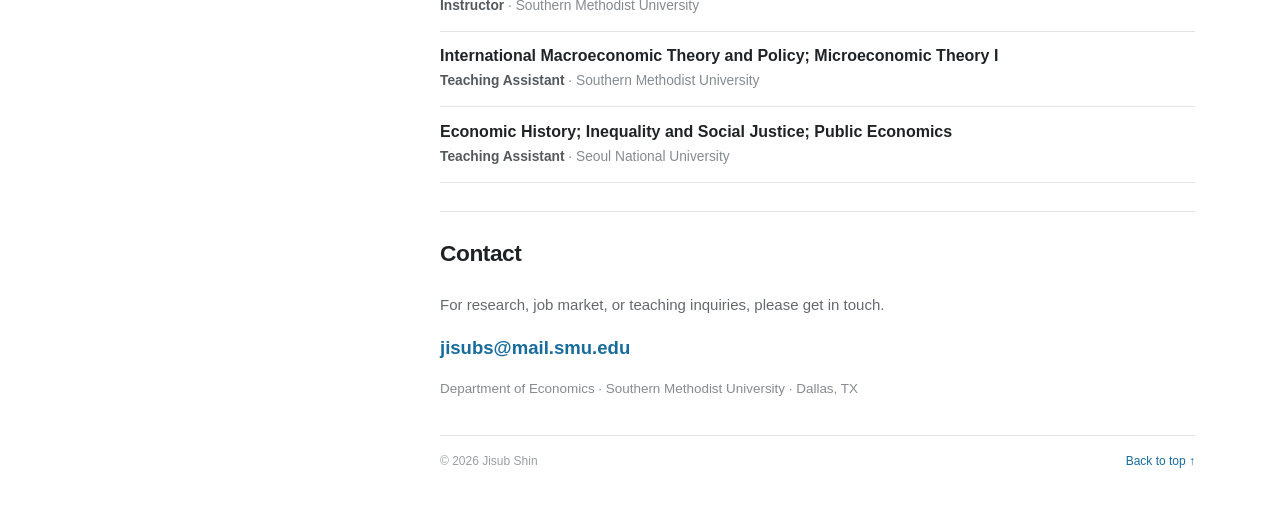
==== commit 9878850c: "Update demographic dividend paper to the November 19 draft" ====
--- a/index.html
+++ b/index.html
@@ -154,12 +154,13 @@
                 target="_blank"
                 rel="noreferrer"
               >Draft (PDF) <span aria-hidden="true">↗</span></a>
+              · <time datetime="2026-11-19">November 19, 2026</time>
             </p>
 
             <details>
               <summary>Abstract</summary>
               <p>
-                South Korea experienced an exceptional decline in fertility, from among the highest rates in the world to one of the lowest today. The decline coincided with an aggressive government family-planning campaign and overlapped with Korea’s remarkable economic growth. We study the long-run consequences of this demographic transition using a calibrated overlapping-generations model in which government policy shifts fertility norms, while fertility affects human-capital investment, labor supply, and child-rearing costs. Lower fertility initially creates a demographic dividend by reducing dependency burdens and increasing investment per child. These forces also reshape social norms and future labor supply, allowing low fertility to persist after the policy ends. Over time, however, smaller working-age cohorts increase the burden of supporting a largely elderly population. We quantify the historical gains from Korea’s demographic window and compare them with the emerging and projected costs of demographic drag.
+                East Asia’s dramatic fertility decline coincided with aggressive government family-planning campaigns and rapid economic growth. We quantify the long-run consequences of fertility policy using an overlapping-generations model calibrated to South Korea, in which government policy influences fertility norms and household fertility decisions shape human-capital investment, labor supply, and capital accumulation. The historical campaign initially generated a demographic dividend by reducing dependency burdens and increasing investment per child. However, persistent changes in fertility norms eventually produced smaller working-age cohorts and demographic drag. Relative to a no-campaign counterfactual, the GDP-per-capita gains end around 2046, while cumulative gains are exhausted around 2094. An unexpected, permanent two-child recommendation introduced in 2020, if successful, raises fertility from 1.26 to 1.55 children per woman, but initially reduces GDP per capita. Nearly a century passes before the cumulative gains from higher fertility outweigh its initial costs. By contrast, a permanent 0.6 percent boost in productivity can offset the cumulative demographic drag through the year 2100.
               </p>
             </details>
           </article>
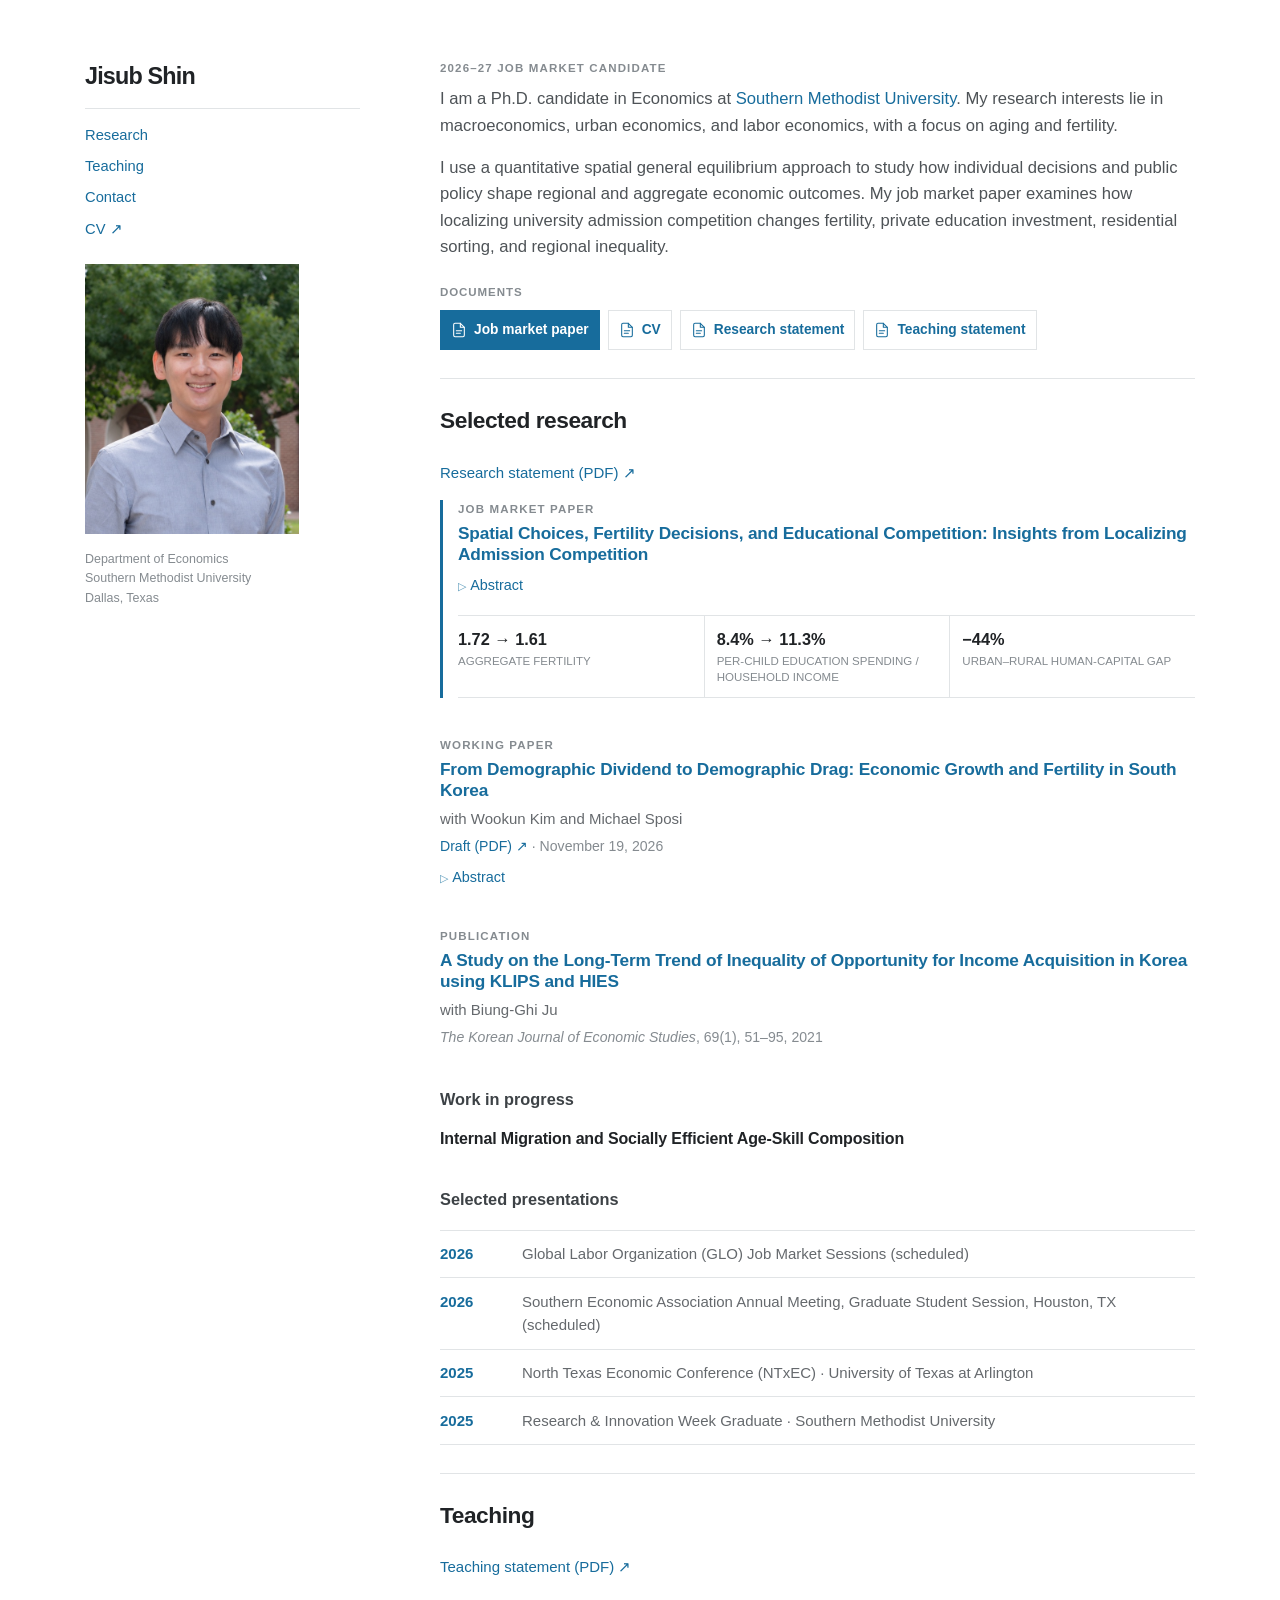
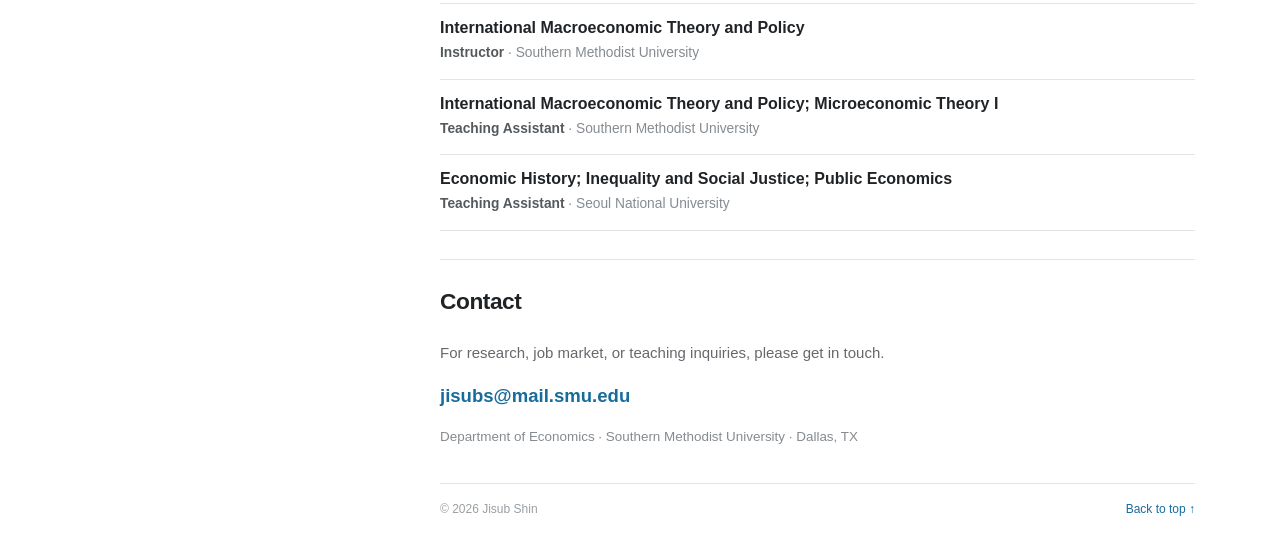
==== commit c911f4ff: "Add scheduled GLO Job Market Sessions presentation" ====
--- a/index.html
+++ b/index.html
@@ -184,6 +184,7 @@
           <div class="subsection">
             <h3 class="subsection-title">Selected presentations</h3>
             <dl class="timeline">
+              <div><dt>2026</dt><dd>Global Labor Organization (GLO) Job Market Sessions (scheduled)</dd></div>
               <div><dt>2026</dt><dd>Southern Economic Association Annual Meeting, Graduate Student Session, Houston, TX (scheduled)</dd></div>
               <div><dt>2025</dt><dd>North Texas Economic Conference (NTxEC) · University of Texas at Arlington</dd></div>
               <div><dt>2025</dt><dd>Research &amp; Innovation Week Graduate · Southern Methodist University</dd></div>
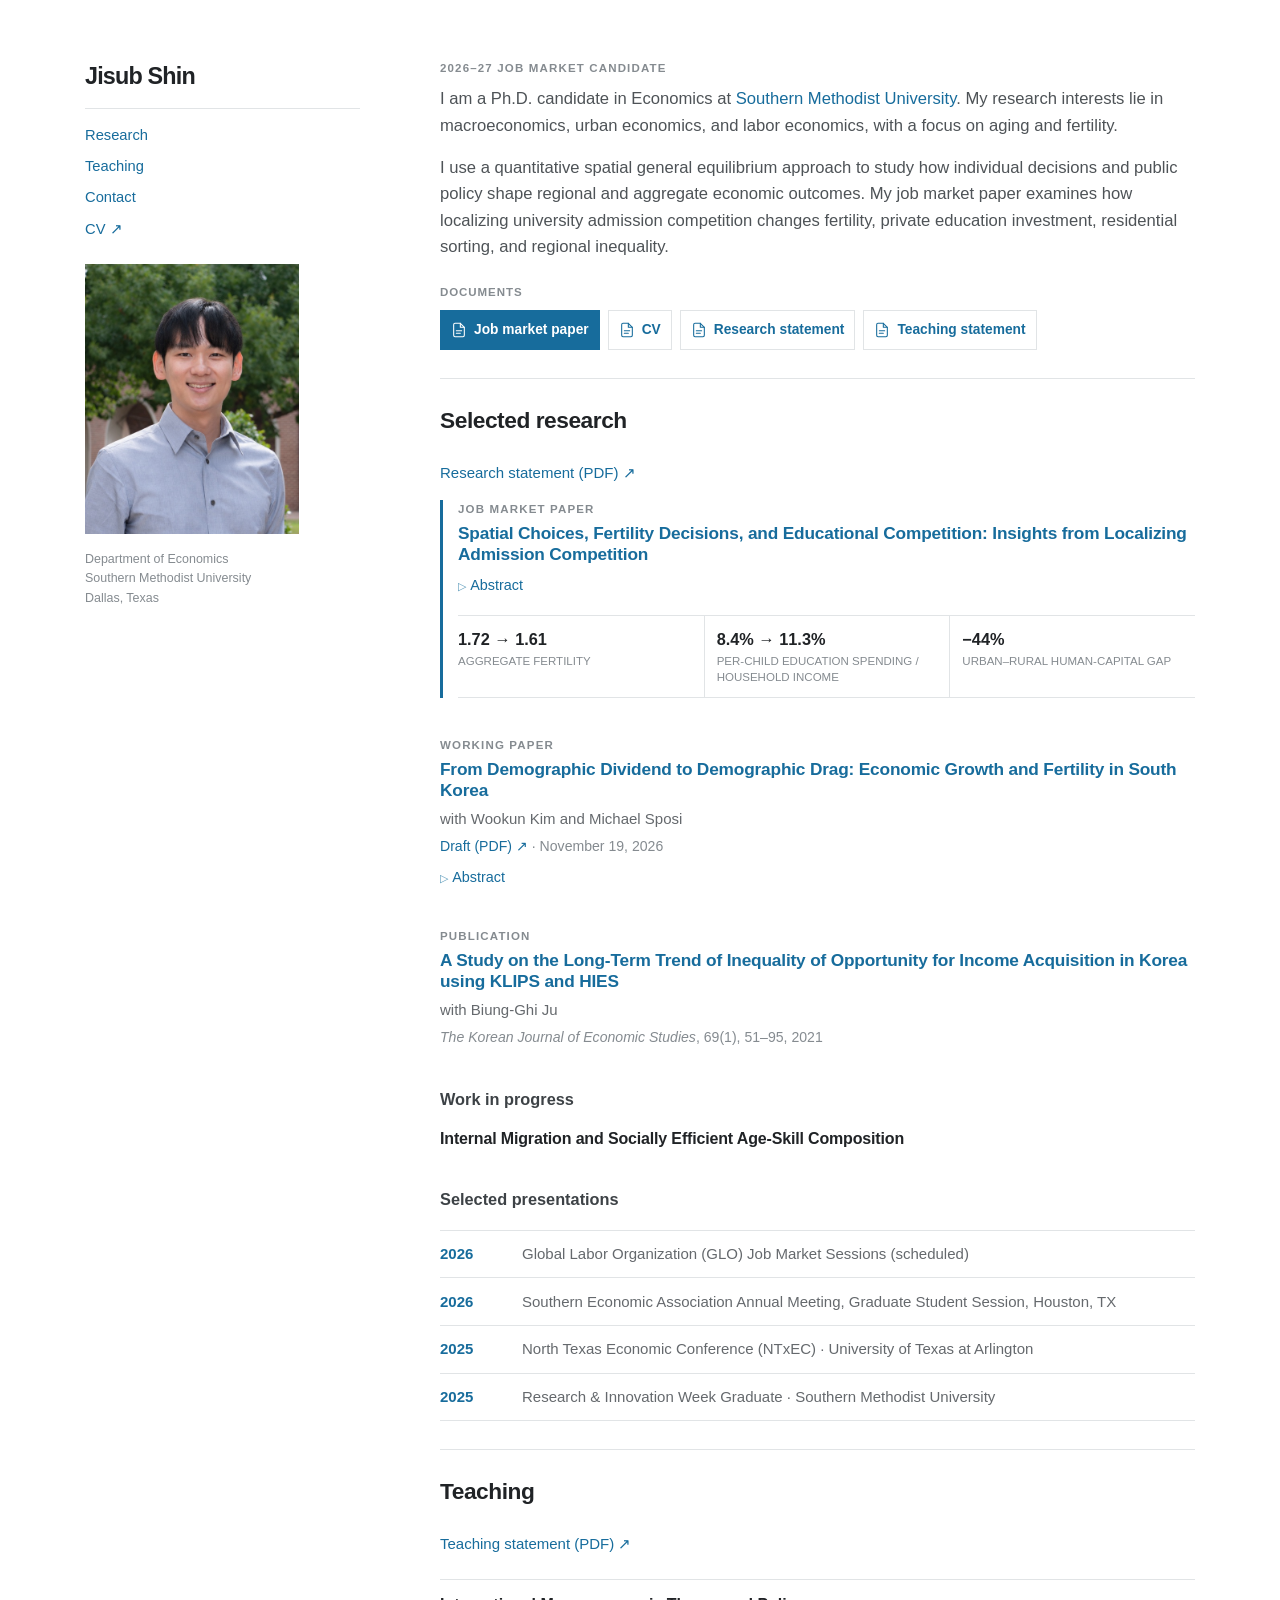
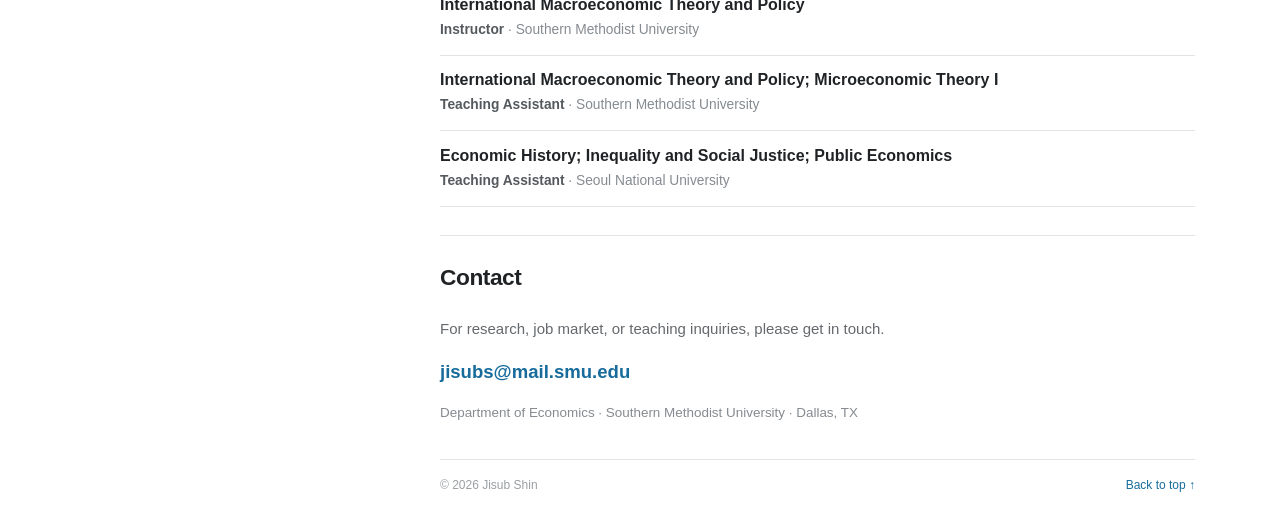
==== commit df901a47: "Mark the SEA presentation as completed" ====
--- a/index.html
+++ b/index.html
@@ -185,7 +185,7 @@
             <h3 class="subsection-title">Selected presentations</h3>
             <dl class="timeline">
               <div><dt>2026</dt><dd>Global Labor Organization (GLO) Job Market Sessions (scheduled)</dd></div>
-              <div><dt>2026</dt><dd>Southern Economic Association Annual Meeting, Graduate Student Session, Houston, TX (scheduled)</dd></div>
+              <div><dt>2026</dt><dd>Southern Economic Association Annual Meeting, Graduate Student Session, Houston, TX</dd></div>
               <div><dt>2025</dt><dd>North Texas Economic Conference (NTxEC) · University of Texas at Arlington</dd></div>
               <div><dt>2025</dt><dd>Research &amp; Innovation Week Graduate · Southern Methodist University</dd></div>
             </dl>
